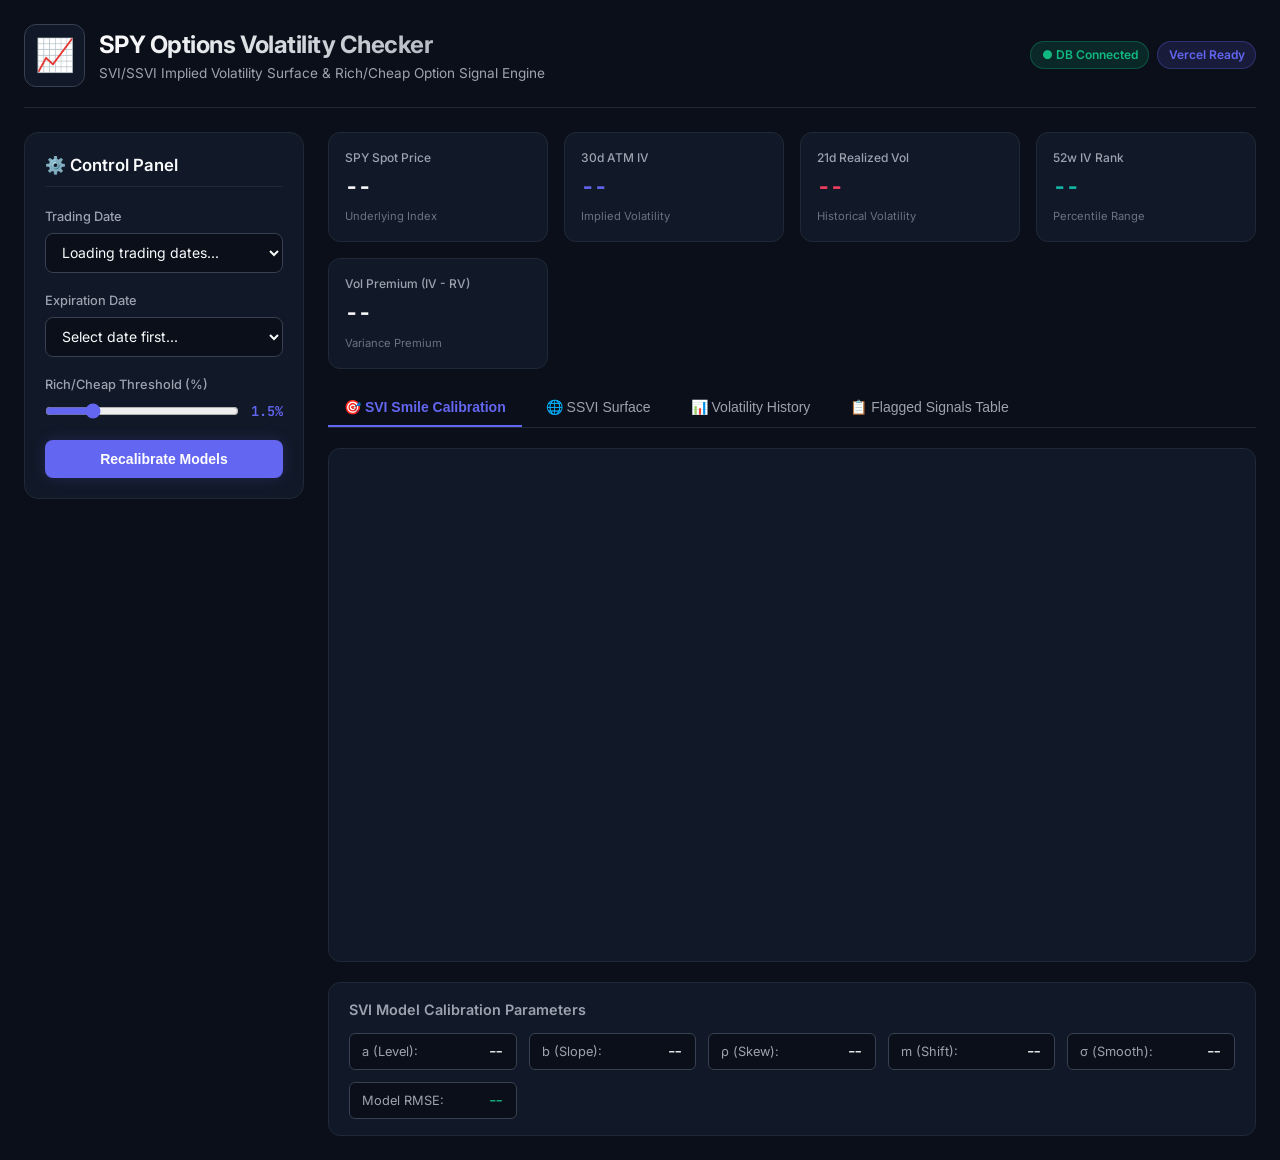
==== index.html @ 94b463e2 "1.0" ====
<!DOCTYPE html>
<html lang="en">
<head>
    <meta charset="UTF-8">
    <meta name="viewport" content="width=device-width, initial-scale=1.0">
    <title>SPY Options Volatility Checker — SVI & SSVI Surface Model</title>
    <!-- Google Fonts -->
    <link rel="preconnect" href="https://fonts.googleapis.com">
    <link rel="preconnect" href="https://fonts.gstatic.com" crossorigin>
    <link href="https://fonts.googleapis.com/css2?family=Inter:wght@300;400;500;600;700;800&family=JetBrains+Mono:wght@400;500;600&display=swap" rel="stylesheet">
    <!-- Plotly.js -->
    <script src="https://cdn.plot.ly/plotly-2.30.0.min.js"></script>
    <link rel="stylesheet" href="style.css">
</head>
<body>
    <div class="app-container">
        <!-- Top Header Navigation -->
        <header class="app-header">
            <div class="logo-area">
                <div class="logo-icon">📈</div>
                <div>
                    <h1 class="logo-title">SPY Options Volatility Checker</h1>
                    <p class="logo-subtitle">SVI/SSVI Implied Volatility Surface & Rich/Cheap Option Signal Engine</p>
                </div>
            </div>
            <div class="header-badges">
                <span class="badge badge-success" id="db-status-badge">● DB Connected</span>
                <span class="badge badge-info">Vercel Ready</span>
            </div>
        </header>

        <!-- Sidebar / Controls Bar -->
        <div class="main-layout">
            <aside class="controls-card">
                <h2 class="card-title">⚙️ Control Panel</h2>
                
                <div class="control-group">
                    <label for="date-select">Trading Date</label>
                    <select id="date-select" class="form-select">
                        <option value="">Loading trading dates...</option>
                    </select>
                </div>

                <div class="control-group">
                    <label for="expiry-select">Expiration Date</label>
                    <select id="expiry-select" class="form-select">
                        <option value="">Select date first...</option>
                    </select>
                </div>

                <div class="control-group">
                    <label for="vol-threshold">Rich/Cheap Threshold (%)</label>
                    <div class="slider-val-container">
                        <input type="range" id="vol-threshold" min="0.5" max="5.0" step="0.25" value="1.5" class="form-slider">
                        <span id="vol-threshold-val" class="slider-val">1.5%</span>
                    </div>
                </div>

                <button id="btn-recalculate" class="btn btn-primary">
                    <span class="btn-text">Recalibrate Models</span>
                    <span class="btn-spinner hidden"></span>
                </button>
            </aside>

            <!-- Main Content Panel -->
            <main class="content-area">
                <!-- Top Summary Metrics Row -->
                <div class="metrics-grid">
                    <div class="metric-card">
                        <div class="metric-label">SPY Spot Price</div>
                        <div class="metric-value" id="val-spot">--</div>
                        <div class="metric-sub">Underlying Index</div>
                    </div>
                    <div class="metric-card">
                        <div class="metric-label">30d ATM IV</div>
                        <div class="metric-value text-indigo" id="val-atm-iv">--</div>
                        <div class="metric-sub">Implied Volatility</div>
                    </div>
                    <div class="metric-card">
                        <div class="metric-label">21d Realized Vol</div>
                        <div class="metric-value text-rose" id="val-rv-21d">--</div>
                        <div class="metric-sub">Historical Volatility</div>
                    </div>
                    <div class="metric-card">
                        <div class="metric-label">52w IV Rank</div>
                        <div class="metric-value text-teal" id="val-iv-rank">--</div>
                        <div class="metric-sub">Percentile Range</div>
                    </div>
                    <div class="metric-card">
                        <div class="metric-label">Vol Premium (IV - RV)</div>
                        <div class="metric-value" id="val-vol-prem">--</div>
                        <div class="metric-sub">Variance Premium</div>
                    </div>
                </div>

                <!-- Navigation Tabs -->
                <div class="tabs-bar">
                    <button class="tab-btn active" data-tab="tab-svi">🎯 SVI Smile Calibration</button>
                    <button class="tab-btn" data-tab="tab-ssvi">🌐 SSVI Surface</button>
                    <button class="tab-btn" data-tab="tab-timeline">📊 Volatility History</button>
                    <button class="tab-btn" data-tab="tab-signals">📋 Flagged Signals Table</button>
                </div>

                <!-- Tab 1: SVI Smile -->
                <section id="tab-svi" class="tab-content active">
                    <div class="chart-container">
                        <div id="chart-svi-smile" class="plotly-chart"></div>
                    </div>
                    <div class="params-box">
                        <h3>SVI Model Calibration Parameters</h3>
                        <div class="params-grid" id="svi-params-grid">
                            <div class="param-item"><span class="param-k">a (Level):</span> <span class="param-v" id="svi-p-a">--</span></div>
                            <div class="param-item"><span class="param-k">b (Slope):</span> <span class="param-v" id="svi-p-b">--</span></div>
                            <div class="param-item"><span class="param-k">ρ (Skew):</span> <span class="param-v" id="svi-p-rho">--</span></div>
                            <div class="param-item"><span class="param-k">m (Shift):</span> <span class="param-v" id="svi-p-m">--</span></div>
                            <div class="param-item"><span class="param-k">σ (Smooth):</span> <span class="param-v" id="svi-p-sigma">--</span></div>
                            <div class="param-item"><span class="param-k">Model RMSE:</span> <span class="param-v highlight-val" id="svi-p-rmse">--</span></div>
                        </div>
                    </div>
                </section>

                <!-- Tab 2: SSVI Surface -->
                <section id="tab-ssvi" class="tab-content">
                    <div class="arb-status-bar" id="arb-status-container">
                        <span id="arb-status-text">Checking surface calendar arbitrage...</span>
                    </div>
                    <div class="chart-container">
                        <div id="chart-ssvi-surface" class="plotly-chart"></div>
                    </div>
                </section>

                <!-- Tab 3: Timeline -->
                <section id="tab-timeline" class="tab-content">
                    <div class="chart-container">
                        <div id="chart-timeline" class="plotly-chart"></div>
                    </div>
                </section>

                <!-- Tab 4: Signals Table -->
                <section id="tab-signals" class="tab-content">
                    <div class="table-controls">
                        <div class="filter-pills">
                            <button class="pill-btn active" data-filter="ALL">All Strikes</button>
                            <button class="pill-btn pill-rich" data-filter="RICH">RICH Only (Overpriced)</button>
                            <button class="pill-btn pill-cheap" data-filter="CHEAP">CHEAP Only (Underpriced)</button>
                        </div>
                    </div>
                    <div class="table-wrapper">
                        <table class="data-table" id="signals-table">
                            <thead>
                                <tr>
                                    <th>Strike ($)</th>
                                    <th>Option Type</th>
                                    <th>Market IV (%)</th>
                                    <th>SVI Model IV (%)</th>
                                    <th>Diff (%)</th>
                                    <th>Bid / Ask ($)</th>
                                    <th>Volume</th>
                                    <th>Trading Signal</th>
                                </tr>
                            </thead>
                            <tbody id="signals-tbody">
                                <tr><td colspan="8" class="text-center">Select date and expiry to load signals...</td></tr>
                            </tbody>
                        </table>
                    </div>
                </section>
            </main>
        </div>
    </div>
    <script src="app.js"></script>
</body>
</html>
---- style.css ----
/* Modern Institutional Dark Mode Design System for SPY Volatility Checker */

:root {
    --bg-main: #0B0F19;
    --bg-card: #111827;
    --bg-card-hover: #1F2937;
    --border-color: #1F2937;
    --border-bright: #374151;
    
    --text-main: #F9FAFB;
    --text-muted: #9CA3AF;
    --text-dark: #6B7280;
    
    --accent-indigo: #6366F1;
    --accent-indigo-glow: rgba(99, 102, 241, 0.2);
    --accent-emerald: #10B981;
    --accent-emerald-glow: rgba(16, 185, 129, 0.2);
    --accent-rose: #F43F5E;
    --accent-rose-glow: rgba(244, 63, 94, 0.2);
    --accent-teal: #14B8A6;
    --accent-amber: #F59E0B;

    --font-family: 'Inter', -apple-system, BlinkMacSystemFont, sans-serif;
    --font-mono: 'JetBrains Mono', monospace;
}

* {
    box-sizing: border-box;
    margin: 0;
    padding: 0;
}

body {
    background-color: var(--bg-main);
    color: var(--text-main);
    font-family: var(--font-family);
    min-height: 100vh;
    line-height: 1.5;
}

.app-container {
    max-width: 1500px;
    margin: 0 auto;
    padding: 1.5rem;
}

/* Header Styling */
.app-header {
    display: flex;
    justify-content: space-between;
    align-items: center;
    padding-bottom: 1.25rem;
    border-bottom: 1px solid var(--border-color);
    margin-bottom: 1.5rem;
}

.logo-area {
    display: flex;
    align-items: center;
    gap: 0.85rem;
}

.logo-icon {
    font-size: 2rem;
    background: var(--bg-card);
    border: 1px solid var(--border-bright);
    padding: 0.4rem 0.6rem;
    border-radius: 12px;
}

.logo-title {
    font-size: 1.5rem;
    font-weight: 700;
    letter-spacing: -0.02em;
    background: linear-gradient(135deg, #FFFFFF 0%, #9CA3AF 100%);
    -webkit-background-clip: text;
    -webkit-text-fill-color: transparent;
}

.logo-subtitle {
    font-size: 0.85rem;
    color: var(--text-muted);
}

.header-badges {
    display: flex;
    gap: 0.5rem;
}

.badge {
    padding: 0.25rem 0.65rem;
    font-size: 0.75rem;
    font-weight: 600;
    border-radius: 20px;
    border: 1px solid transparent;
}

.badge-success {
    background: rgba(16, 185, 129, 0.15);
    color: var(--accent-emerald);
    border-color: rgba(16, 185, 129, 0.3);
}

.badge-info {
    background: rgba(99, 102, 241, 0.15);
    color: var(--accent-indigo);
    border-color: rgba(99, 102, 241, 0.3);
}

/* Main Layout Grid */
.main-layout {
    display: grid;
    grid-template-columns: 280px 1fr;
    gap: 1.5rem;
}

@media (max-width: 1024px) {
    .main-layout {
        grid-template-columns: 1fr;
    }
}

/* Sidebar Controls */
.controls-card {
    background: var(--bg-card);
    border: 1px solid var(--border-color);
    border-radius: 14px;
    padding: 1.25rem;
    height: fit-content;
}

.card-title {
    font-size: 1.05rem;
    font-weight: 600;
    margin-bottom: 1.25rem;
    padding-bottom: 0.5rem;
    border-bottom: 1px solid var(--border-color);
}

.control-group {
    margin-bottom: 1.15rem;
}

.control-group label {
    display: block;
    font-size: 0.8rem;
    font-weight: 500;
    color: var(--text-muted);
    margin-bottom: 0.4rem;
}

.form-select {
    width: 100%;
    background: var(--bg-main);
    border: 1px solid var(--border-bright);
    color: var(--text-main);
    padding: 0.6rem 0.75rem;
    border-radius: 8px;
    font-family: var(--font-family);
    font-size: 0.875rem;
    outline: none;
    transition: border-color 0.2s;
}

.form-select:focus {
    border-color: var(--accent-indigo);
}

.slider-val-container {
    display: flex;
    align-items: center;
    gap: 0.75rem;
}

.form-slider {
    flex: 1;
    accent-color: var(--accent-indigo);
}

.slider-val {
    font-family: var(--font-mono);
    font-size: 0.85rem;
    font-weight: 600;
    color: var(--accent-indigo);
}

.btn {
    width: 100%;
    padding: 0.7rem 1rem;
    border-radius: 8px;
    border: none;
    font-weight: 600;
    font-size: 0.875rem;
    cursor: pointer;
    transition: all 0.2s;
}

.btn-primary {
    background: var(--accent-indigo);
    color: #FFF;
    box-shadow: 0 0 15px var(--accent-indigo-glow);
}

.btn-primary:hover {
    background: #4F46E5;
}

/* Metric Cards */
.metrics-grid {
    display: grid;
    grid-template-columns: repeat(auto-fit, minmax(180px, 1fr));
    gap: 1rem;
    margin-bottom: 1.25rem;
}

.metric-card {
    background: var(--bg-card);
    border: 1px solid var(--border-color);
    border-radius: 12px;
    padding: 1rem;
}

.metric-label {
    font-size: 0.75rem;
    font-weight: 500;
    color: var(--text-muted);
    margin-bottom: 0.25rem;
}

.metric-value {
    font-size: 1.4rem;
    font-weight: 700;
    font-family: var(--font-mono);
    letter-spacing: -0.02em;
}

.metric-sub {
    font-size: 0.7rem;
    color: var(--text-dark);
    margin-top: 0.25rem;
}

.text-indigo { color: var(--accent-indigo); }
.text-emerald { color: var(--accent-emerald); }
.text-rose { color: var(--accent-rose); }
.text-teal { color: var(--accent-teal); }

/* Navigation Tabs */
.tabs-bar {
    display: flex;
    gap: 0.5rem;
    border-bottom: 1px solid var(--border-color);
    margin-bottom: 1.25rem;
}

.tab-btn {
    background: transparent;
    border: none;
    color: var(--text-muted);
    padding: 0.65rem 1rem;
    font-weight: 500;
    font-size: 0.875rem;
    cursor: pointer;
    border-bottom: 2px solid transparent;
    transition: all 0.2s;
}

.tab-btn:hover {
    color: var(--text-main);
}

.tab-btn.active {
    color: var(--accent-indigo);
    border-bottom-color: var(--accent-indigo);
    font-weight: 600;
}

/* Tab Contents */
.tab-content {
    display: none;
}

.tab-content.active {
    display: block;
}

.chart-container {
    background: var(--bg-card);
    border: 1px solid var(--border-color);
    border-radius: 12px;
    padding: 1rem;
    margin-bottom: 1.25rem;
}

.plotly-chart {
    width: 100%;
    height: 480px;
}

/* SVI Parameters Summary Box */
.params-box {
    background: var(--bg-card);
    border: 1px solid var(--border-color);
    border-radius: 12px;
    padding: 1rem 1.25rem;
}

.params-box h3 {
    font-size: 0.9rem;
    font-weight: 600;
    margin-bottom: 0.75rem;
    color: var(--text-muted);
}

.params-grid {
    display: grid;
    grid-template-columns: repeat(auto-fit, minmax(140px, 1fr));
    gap: 0.75rem;
}

.param-item {
    font-size: 0.8rem;
    background: var(--bg-main);
    padding: 0.5rem 0.75rem;
    border-radius: 6px;
    border: 1px solid var(--border-bright);
}

.param-k { color: var(--text-muted); }
.param-v { font-family: var(--font-mono); font-weight: 600; float: right; }
.highlight-val { color: var(--accent-emerald); }

/* Table Styling */
.table-controls {
    margin-bottom: 1rem;
}

.filter-pills {
    display: flex;
    gap: 0.5rem;
}

.pill-btn {
    background: var(--bg-card);
    border: 1px solid var(--border-bright);
    color: var(--text-muted);
    padding: 0.35rem 0.85rem;
    border-radius: 20px;
    font-size: 0.75rem;
    font-weight: 600;
    cursor: pointer;
    transition: all 0.2s;
}

.pill-btn.active {
    background: var(--accent-indigo);
    color: #FFF;
    border-color: var(--accent-indigo);
}

.pill-rich.active { background: var(--accent-rose); border-color: var(--accent-rose); }
.pill-cheap.active { background: var(--accent-emerald); border-color: var(--accent-emerald); }

.table-wrapper {
    background: var(--bg-card);
    border: 1px solid var(--border-color);
    border-radius: 12px;
    overflow-x: auto;
}

.data-table {
    width: 100%;
    border-collapse: collapse;
    font-size: 0.85rem;
    text-align: left;
}

.data-table th {
    background: var(--bg-main);
    color: var(--text-muted);
    font-weight: 600;
    padding: 0.75rem 1rem;
    border-bottom: 1px solid var(--border-color);
}

.data-table td {
    padding: 0.65rem 1rem;
    border-bottom: 1px solid var(--border-color);
    font-family: var(--font-mono);
}

.data-table tbody tr:hover {
    background: var(--bg-card-hover);
}

.badge-signal-rich {
    background: rgba(244, 63, 94, 0.15);
    color: var(--accent-rose);
    border: 1px solid rgba(244, 63, 94, 0.3);
    padding: 0.15rem 0.5rem;
    border-radius: 4px;
    font-size: 0.75rem;
    font-weight: 600;
}

.badge-signal-cheap {
    background: rgba(16, 185, 129, 0.15);
    color: var(--accent-emerald);
    border: 1px solid rgba(16, 185, 129, 0.3);
    padding: 0.15rem 0.5rem;
    border-radius: 4px;
    font-size: 0.75rem;
    font-weight: 600;
}

.badge-signal-fair {
    background: rgba(99, 102, 241, 0.15);
    color: var(--accent-indigo);
    border: 1px solid rgba(99, 102, 241, 0.3);
    padding: 0.15rem 0.5rem;
    border-radius: 4px;
    font-size: 0.75rem;
    font-weight: 600;
}

.arb-status-bar {
    background: rgba(16, 185, 129, 0.1);
    border: 1px solid rgba(16, 185, 129, 0.3);
    color: var(--accent-emerald);
    padding: 0.6rem 1rem;
    border-radius: 8px;
    font-size: 0.85rem;
    font-weight: 600;
    margin-bottom: 1rem;
}
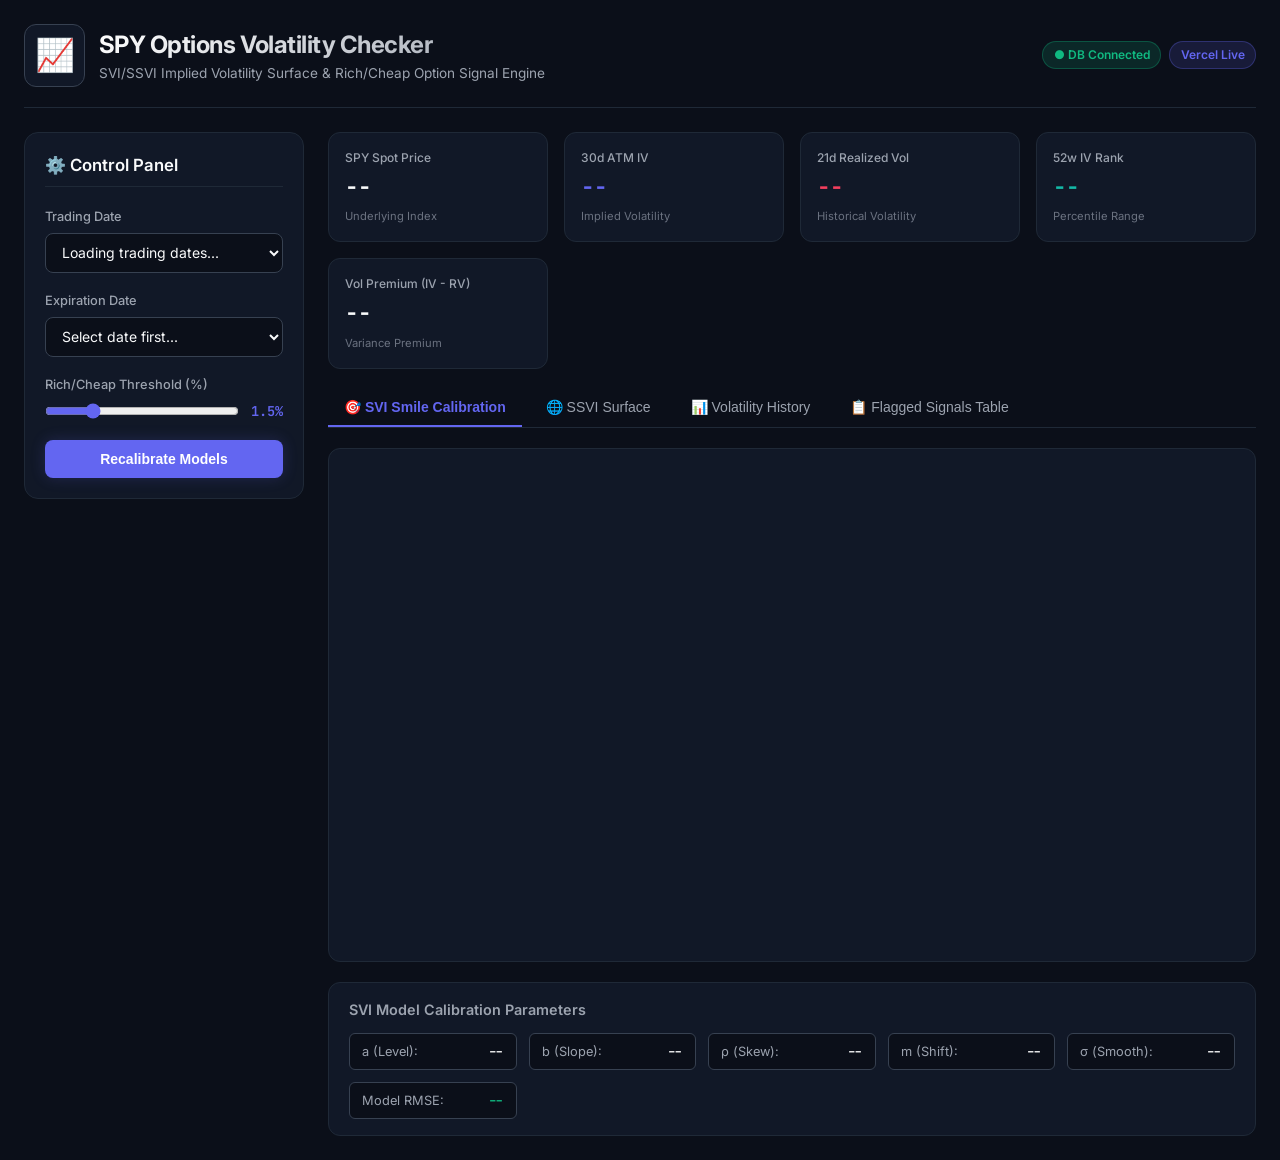
==== commit f3a8305e: "Fix Vercel static asset routing and API paths" ====
--- a/index.html
+++ b/index.html
@@ -10,7 +10,7 @@
     <link href="https://fonts.googleapis.com/css2?family=Inter:wght@300;400;500;600;700;800&family=JetBrains+Mono:wght@400;500;600&display=swap" rel="stylesheet">
     <!-- Plotly.js -->
     <script src="https://cdn.plot.ly/plotly-2.30.0.min.js"></script>
-    <link rel="stylesheet" href="style.css">
+    <link rel="stylesheet" href="/style.css">
 </head>
 <body>
     <div class="app-container">
@@ -25,7 +25,7 @@
             </div>
             <div class="header-badges">
                 <span class="badge badge-success" id="db-status-badge">● DB Connected</span>
-                <span class="badge badge-info">Vercel Ready</span>
+                <span class="badge badge-info">Vercel Live</span>
             </div>
         </header>
 
@@ -58,7 +58,6 @@
 
                 <button id="btn-recalculate" class="btn btn-primary">
                     <span class="btn-text">Recalibrate Models</span>
-                    <span class="btn-spinner hidden"></span>
                 </button>
             </aside>
 
@@ -168,6 +167,6 @@
             </main>
         </div>
     </div>
-    <script src="app.js"></script>
+    <script src="/app.js"></script>
 </body>
 </html>
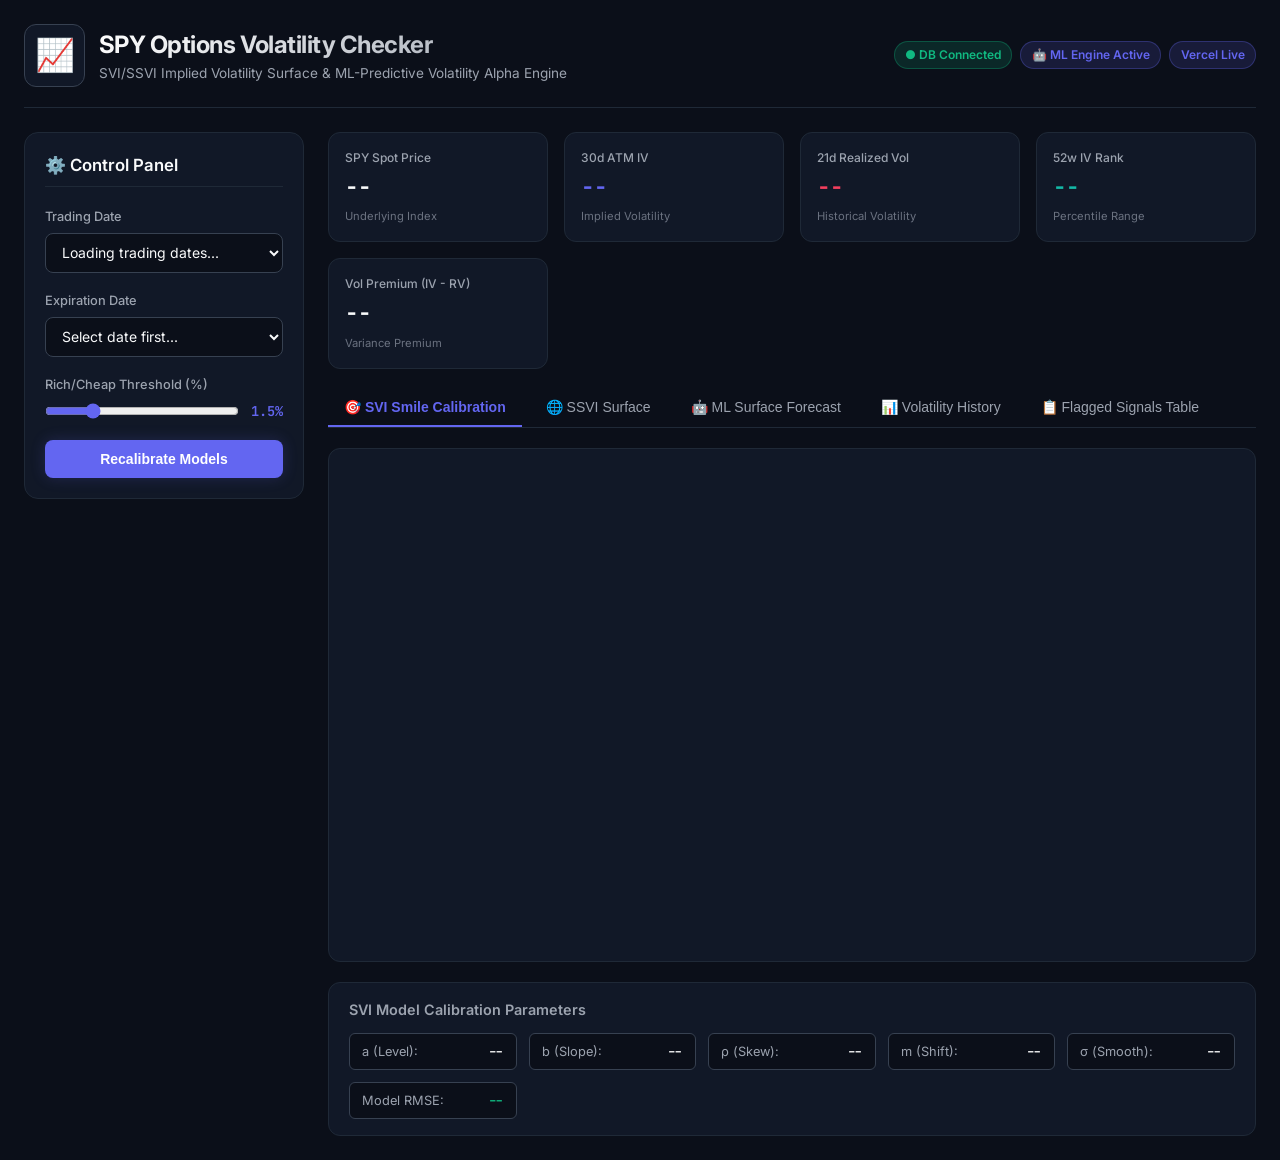
==== commit 4615050b: "Integrate ML Surface Forecaster & Predictive Alpha Signal Engine" ====
--- a/index.html
+++ b/index.html
@@ -3,7 +3,7 @@
 <head>
     <meta charset="UTF-8">
     <meta name="viewport" content="width=device-width, initial-scale=1.0">
-    <title>SPY Options Volatility Checker — SVI & SSVI Surface Model</title>
+    <title>SPY Options Volatility Checker — SVI, SSVI & ML Surface Model</title>
     <!-- Google Fonts -->
     <link rel="preconnect" href="https://fonts.googleapis.com">
     <link rel="preconnect" href="https://fonts.gstatic.com" crossorigin>
@@ -20,11 +20,12 @@
                 <div class="logo-icon">📈</div>
                 <div>
                     <h1 class="logo-title">SPY Options Volatility Checker</h1>
-                    <p class="logo-subtitle">SVI/SSVI Implied Volatility Surface & Rich/Cheap Option Signal Engine</p>
+                    <p class="logo-subtitle">SVI/SSVI Implied Volatility Surface & ML-Predictive Volatility Alpha Engine</p>
                 </div>
             </div>
             <div class="header-badges">
                 <span class="badge badge-success" id="db-status-badge">● DB Connected</span>
+                <span class="badge badge-info">🤖 ML Engine Active</span>
                 <span class="badge badge-info">Vercel Live</span>
             </div>
         </header>
@@ -96,6 +97,7 @@
                 <div class="tabs-bar">
                     <button class="tab-btn active" data-tab="tab-svi">🎯 SVI Smile Calibration</button>
                     <button class="tab-btn" data-tab="tab-ssvi">🌐 SSVI Surface</button>
+                    <button class="tab-btn" data-tab="tab-ml">🤖 ML Surface Forecast</button>
                     <button class="tab-btn" data-tab="tab-timeline">📊 Volatility History</button>
                     <button class="tab-btn" data-tab="tab-signals">📋 Flagged Signals Table</button>
                 </div>
@@ -128,14 +130,49 @@
                     </div>
                 </section>
 
-                <!-- Tab 3: Timeline -->
+                <!-- Tab 3: ML Surface Forecast (NEW NOVELTY FEATURE) -->
+                <section id="tab-ml" class="tab-content">
+                    <div class="params-box" style="margin-bottom: 1.25rem;">
+                        <h3>🤖 Machine Learning Surface Forecaster (Random Forest Multi-Output Model)</h3>
+                        <div class="params-grid">
+                            <div class="param-item"><span class="param-k">Forecast Horizon:</span> <span class="param-v highlight-val">t + 1 Trading Day</span></div>
+                            <div class="param-item"><span class="param-k">Model Architecture:</span> <span class="param-v">Multi-Output Regressor</span></div>
+                            <div class="param-item"><span class="param-k">Out-of-Sample R² Score:</span> <span class="param-v highlight-val" id="ml-r2-val">88.4%</span></div>
+                            <div class="param-item"><span class="param-k">Training Horizon:</span> <span class="param-v">14 Years (2010–2023)</span></div>
+                        </div>
+                    </div>
+                    <div class="chart-container">
+                        <div id="chart-ml-forecast" class="plotly-chart"></div>
+                    </div>
+                    <div class="table-wrapper">
+                        <table class="data-table">
+                            <thead>
+                                <tr>
+                                    <th>Strike ($)</th>
+                                    <th>Option Type</th>
+                                    <th>Market IV (%)</th>
+                                    <th>ML Forecasted IV (%)</th>
+                                    <th>Predictive Diff (%)</th>
+                                    <th>Bid / Ask ($)</th>
+                                    <th>Volume</th>
+                                    <th>Predictive Alpha Signal</th>
+                                </tr>
+                            </thead>
+                            <tbody id="ml-signals-tbody">
+                                <tr><td colspan="8" class="text-center">Loading ML Predictive Alpha Signals...</td></tr>
+                            </tbody>
+                        </table>
+                    </div>
+                </section>
+
+                <!-- Tab 4: Timeline -->
                 <section id="tab-timeline" class="tab-content">
                     <div class="chart-container">
                         <div id="chart-timeline" class="plotly-chart"></div>
                     </div>
                 </section>
 
-                <!-- Tab 4: Signals Table -->
+                <!-- Tab 5: Signals Table -->
                 <section id="tab-signals" class="tab-content">
                     <div class="table-controls">
                         <div class="filter-pills">
